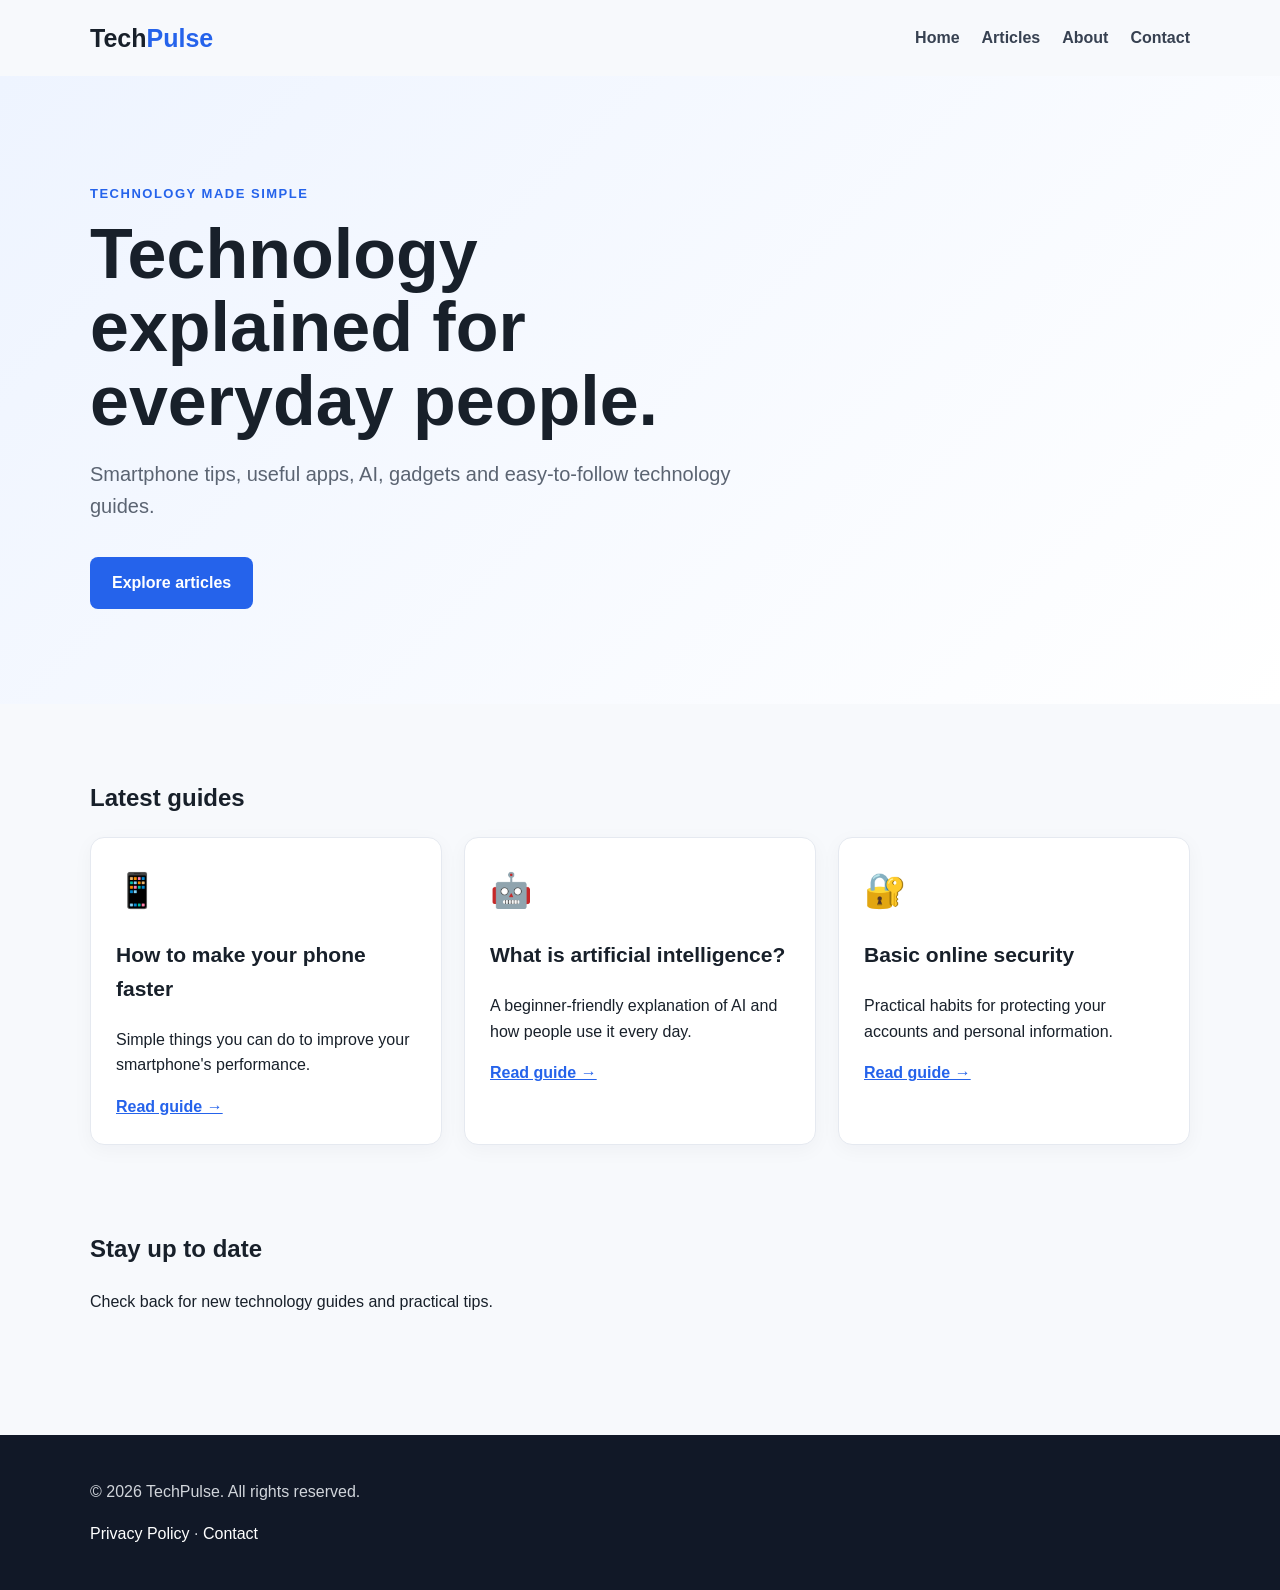
==== index.html @ 0cbb8541 "Update index.html" ====
<!DOCTYPE html>
<html lang="en">
<head>
<meta charset="UTF-8">
<meta name="viewport" content="width=device-width, initial-scale=1.0">
<title>TechPulse | Simple Technology News & Guides</title>
<meta name="description" content="TechPulse brings you simple technology news, smartphone tips, app guides, AI updates and practical tech advice.">
<link rel="stylesheet" href="style.css">
</head>
<body>
<header>
  <div class="container nav">
    <a class="logo" href="index.html">Tech<span>Pulse</span></a>
    <nav>
      <a href="index.html">Home</a>
      <a href="articles.html">Articles</a>
      <a href="about.html">About</a>
      <a href="contact.html">Contact</a>
    </nav>
  </div>
</header>

<main>
<section class="hero">
  <div class="container">
    <p class="tag">TECHNOLOGY MADE SIMPLE</p>
    <h1>Technology explained for everyday people.</h1>
    <p class="lead">Smartphone tips, useful apps, AI, gadgets and easy-to-follow technology guides.</p>
    <a class="button" href="articles.html">Explore articles</a>
  </div>
</section>

<section class="container section">
  <h2>Latest guides</h2>
  <div class="grid">
    <article class="card"><div class="icon">📱</div><h3>How to make your phone faster</h3><p>Simple things you can do to improve your smartphone's performance.</p><a href="articles.html#phone">Read guide →</a></article>
    <article class="card"><div class="icon">🤖</div><h3>What is artificial intelligence?</h3><p>A beginner-friendly explanation of AI and how people use it every day.</p><a href="articles.html#ai">Read guide →</a></article>
    <article class="card"><div class="icon">🔐</div><h3>Basic online security</h3><p>Practical habits for protecting your accounts and personal information.</p><a href="articles.html#security">Read guide →</a></article>
  </div>
</section>

<section class="container section newsletter">
  <h2>Stay up to date</h2>
  <p>Check back for new technology guides and practical tips.</p>
</section>
</main>

<footer><div class="container"><p>© 2026 TechPulse. All rights reserved.</p><p><a href="privacy.html">Privacy Policy</a> · <a href="contact.html">Contact</a></p></div></footer>
</body>
</html>
---- style.css ----
*{box-sizing:border-box}body{margin:0;font-family:Arial,sans-serif;color:#18202a;background:#f7f9fc;line-height:1.6}.container{width:min(1100px,92%);margin:auto}.nav{display:flex;justify-content:space-between;align-items:center;padding:18px 0}.logo{font-size:25px;font-weight:800;color:#18202a;text-decoration:none}.logo span{color:#2563eb}nav{display:flex;gap:22px}nav a{color:#374151;text-decoration:none;font-weight:600}.hero{padding:95px 0;background:linear-gradient(135deg,#eef4ff,#fff)}.tag{font-size:13px;font-weight:800;letter-spacing:1.5px;color:#2563eb}.hero h1{max-width:700px;font-size:clamp(40px,7vw,70px);line-height:1.05;margin:12px 0}.lead{max-width:650px;font-size:20px;color:#5b6472}.button{display:inline-block;background:#2563eb;color:white;padding:13px 22px;border-radius:8px;text-decoration:none;font-weight:700;margin-top:15px}.section{padding:55px 0}.grid{display:grid;grid-template-columns:repeat(3,1fr);gap:22px}.card,.post{background:white;border:1px solid #e5e9f0;border-radius:14px;padding:25px;box-shadow:0 5px 20px rgba(20,30,50,.04)}.icon{font-size:34px}.card h3{font-size:21px}.card a,.post a,.email{color:#2563eb;font-weight:700}.newsletter{padding-top:10px}.page{padding:65px 0;max-width:900px}.page h1{font-size:45px;line-height:1.15}.post{margin:25px 0}.post h2{margin-top:0}footer{margin-top:50px;padding:28px 0;background:#111827;color:#d1d5db}footer a{color:#fff;text-decoration:none}@media(max-width:700px){.nav{align-items:flex-start;gap:15px;flex-direction:column}nav{gap:13px;flex-wrap:wrap}.hero{padding:65px 0}.grid{grid-template-columns:1fr}.page h1{font-size:36px}}
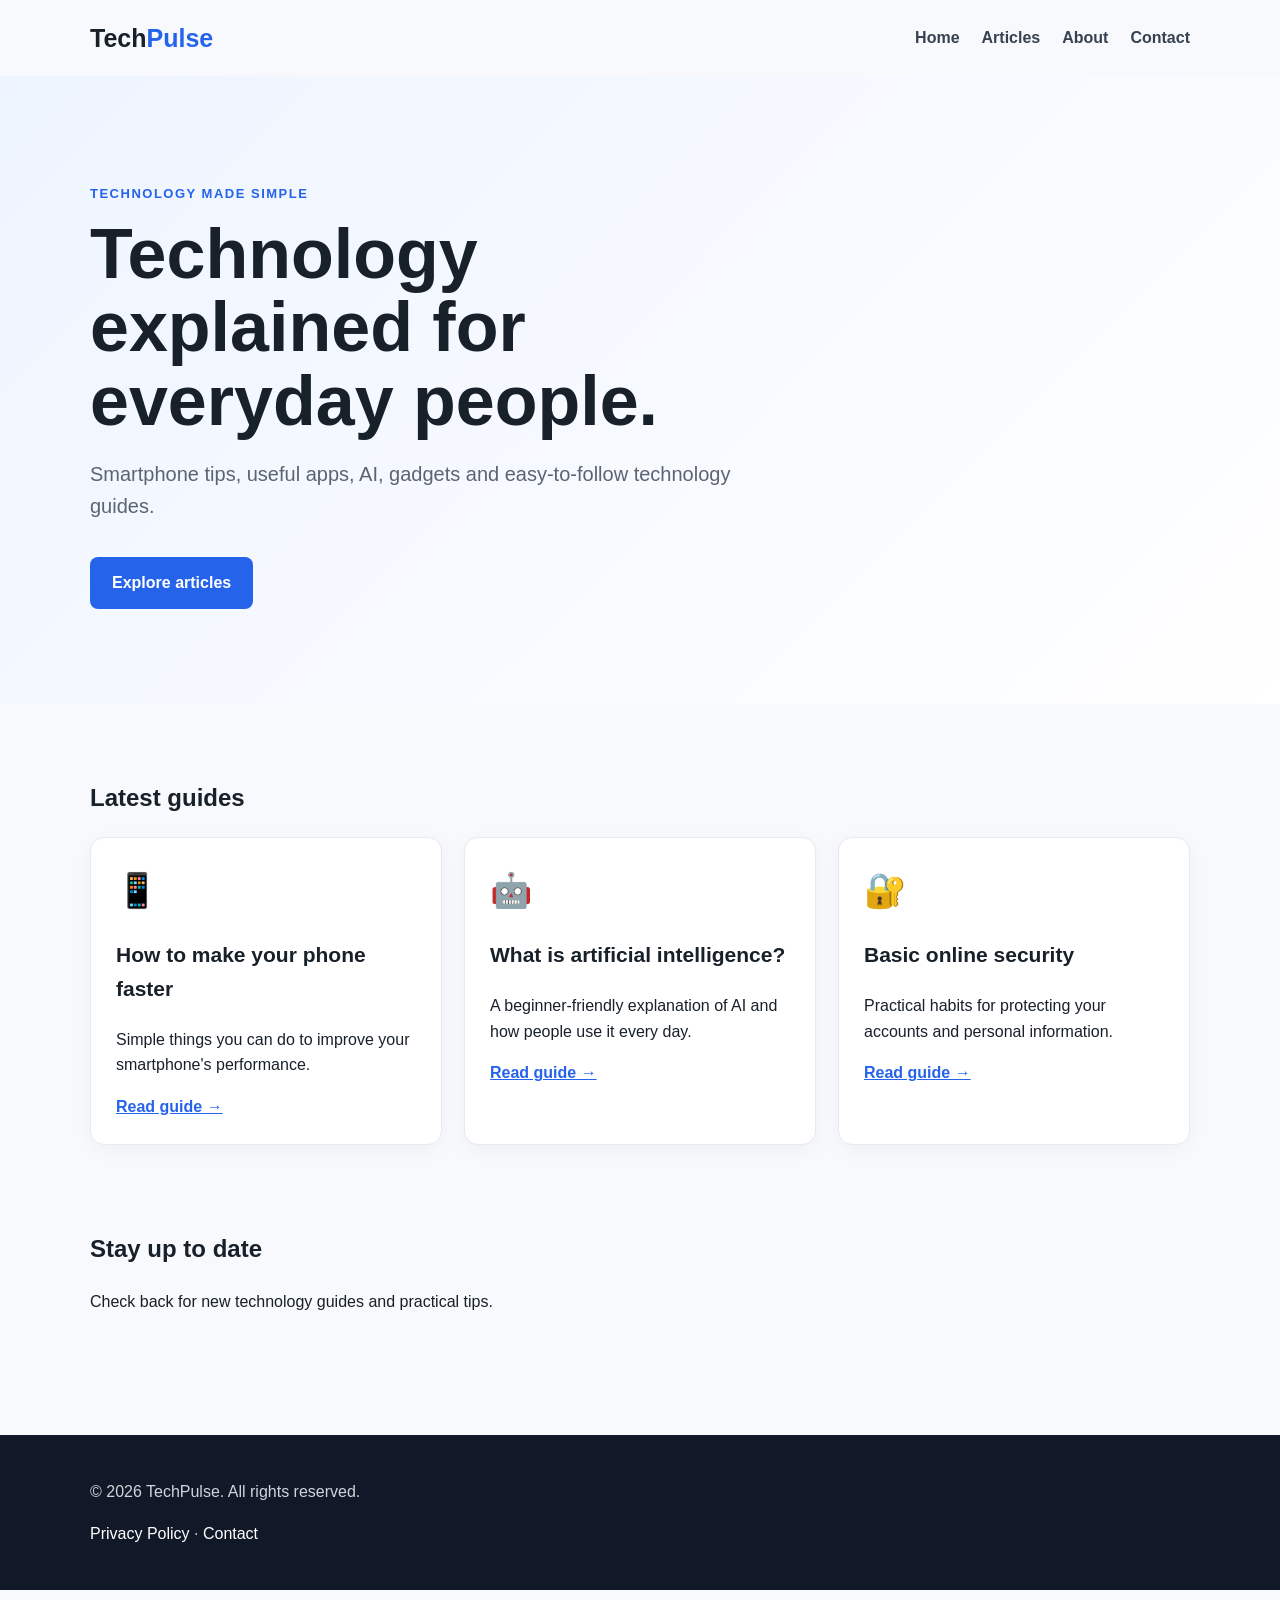
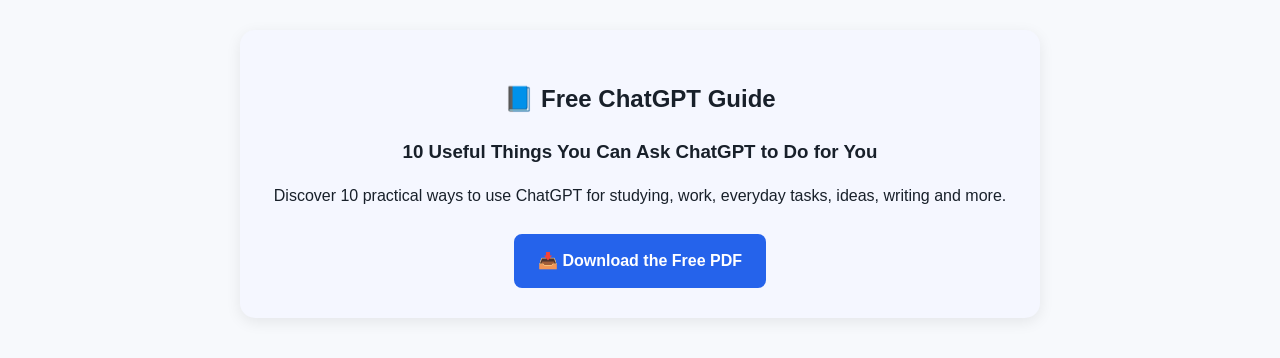
==== commit 492a7e22: "Add free ChatGPT guide section to index.html Added a section for a free ChatGPT guide with a downloa" ====
--- a/index.html
+++ b/index.html
@@ -1,6 +1,7 @@
 <!DOCTYPE html>
 <html lang="en">
 <head>
+<script async src="https://pagead2.googlesyndication.com/pagead/js/adsbygoogle.js?client=ca-pub-9751089100448710"crossorigin="anonymous"></script>
 <meta charset="UTF-8">
 <meta name="viewport" content="width=device-width, initial-scale=1.0">
 <title>TechPulse | Simple Technology News & Guides</title>
@@ -46,5 +47,61 @@
 </main>
 
 <footer><div class="container"><p>© 2026 TechPulse. All rights reserved.</p><p><a href="privacy.html">Privacy Policy</a> · <a href="contact.html">Contact</a></p></div></footer>
+<section class="free-guide">
+  <h2>📘 Free ChatGPT Guide</h2>
+
+  <h3>10 Useful Things You Can Ask ChatGPT to Do for You</h3>
+
+  <p>
+    Discover 10 practical ways to use ChatGPT for studying, work,
+    everyday tasks, ideas, writing and more.
+  </p>
+
+  <a
+    href="10_Useful_Things_You_Can_Ask_ChatGPT_to_Do_for_You-4.pdf"
+    download
+    class="download-button">
+    📥 Download the Free PDF
+  </a>
+</section>
+
+<style>
+.free-guide {
+  max-width: 800px;
+  margin: 40px auto;
+  padding: 30px;
+  text-align: center;
+  border-radius: 15px;
+  background: #f5f7ff;
+  box-shadow: 0 4px 15px rgba(0,0,0,0.08);
+}
+
+.free-guide h2 {
+  margin-bottom: 10px;
+}
+
+.free-guide h3 {
+  margin-bottom: 15px;
+}
+
+.free-guide p {
+  line-height: 1.6;
+  margin-bottom: 25px;
+}
+
+.download-button {
+  display: inline-block;
+  padding: 14px 24px;
+  background: #2563eb;
+  color: white;
+  text-decoration: none;
+  border-radius: 8px;
+  font-weight: bold;
+}
+
+.download-button:hover {
+  opacity: 0.85;
+}
+  </style>
 </body>
 </html>
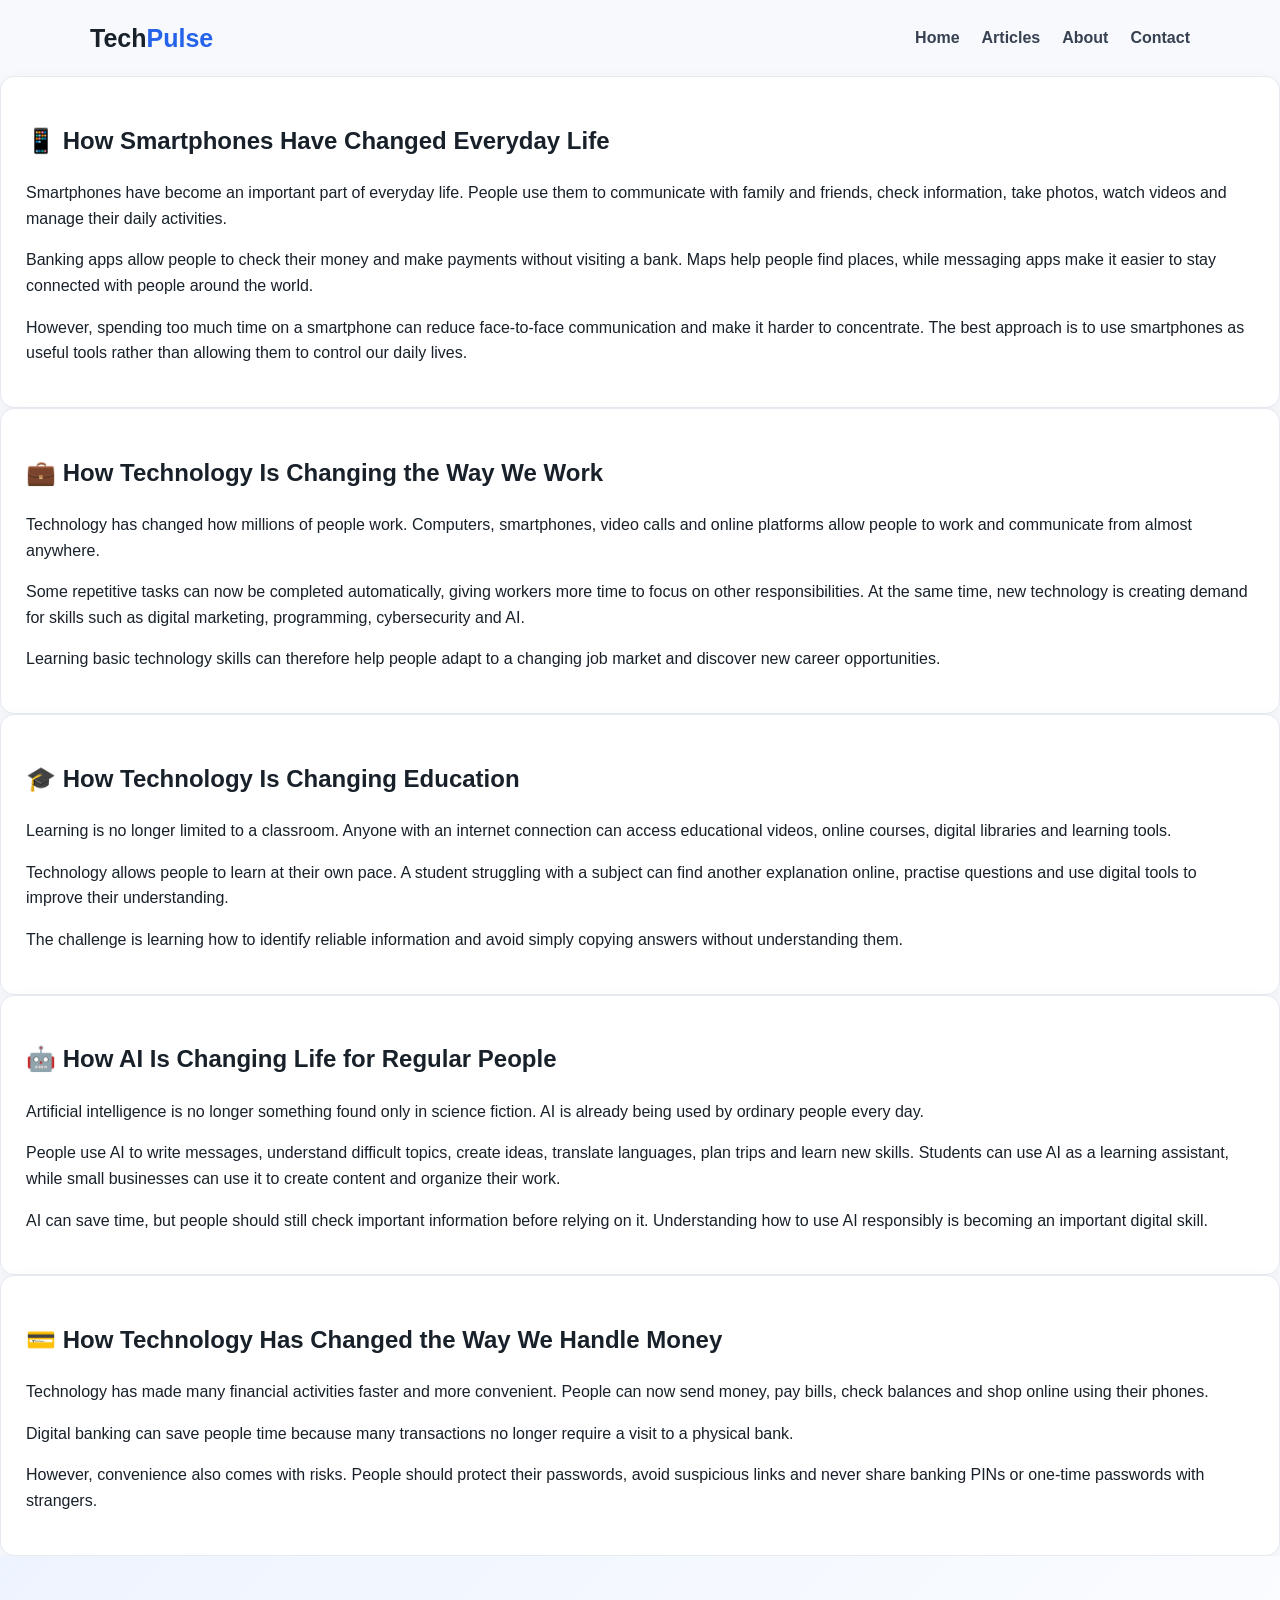
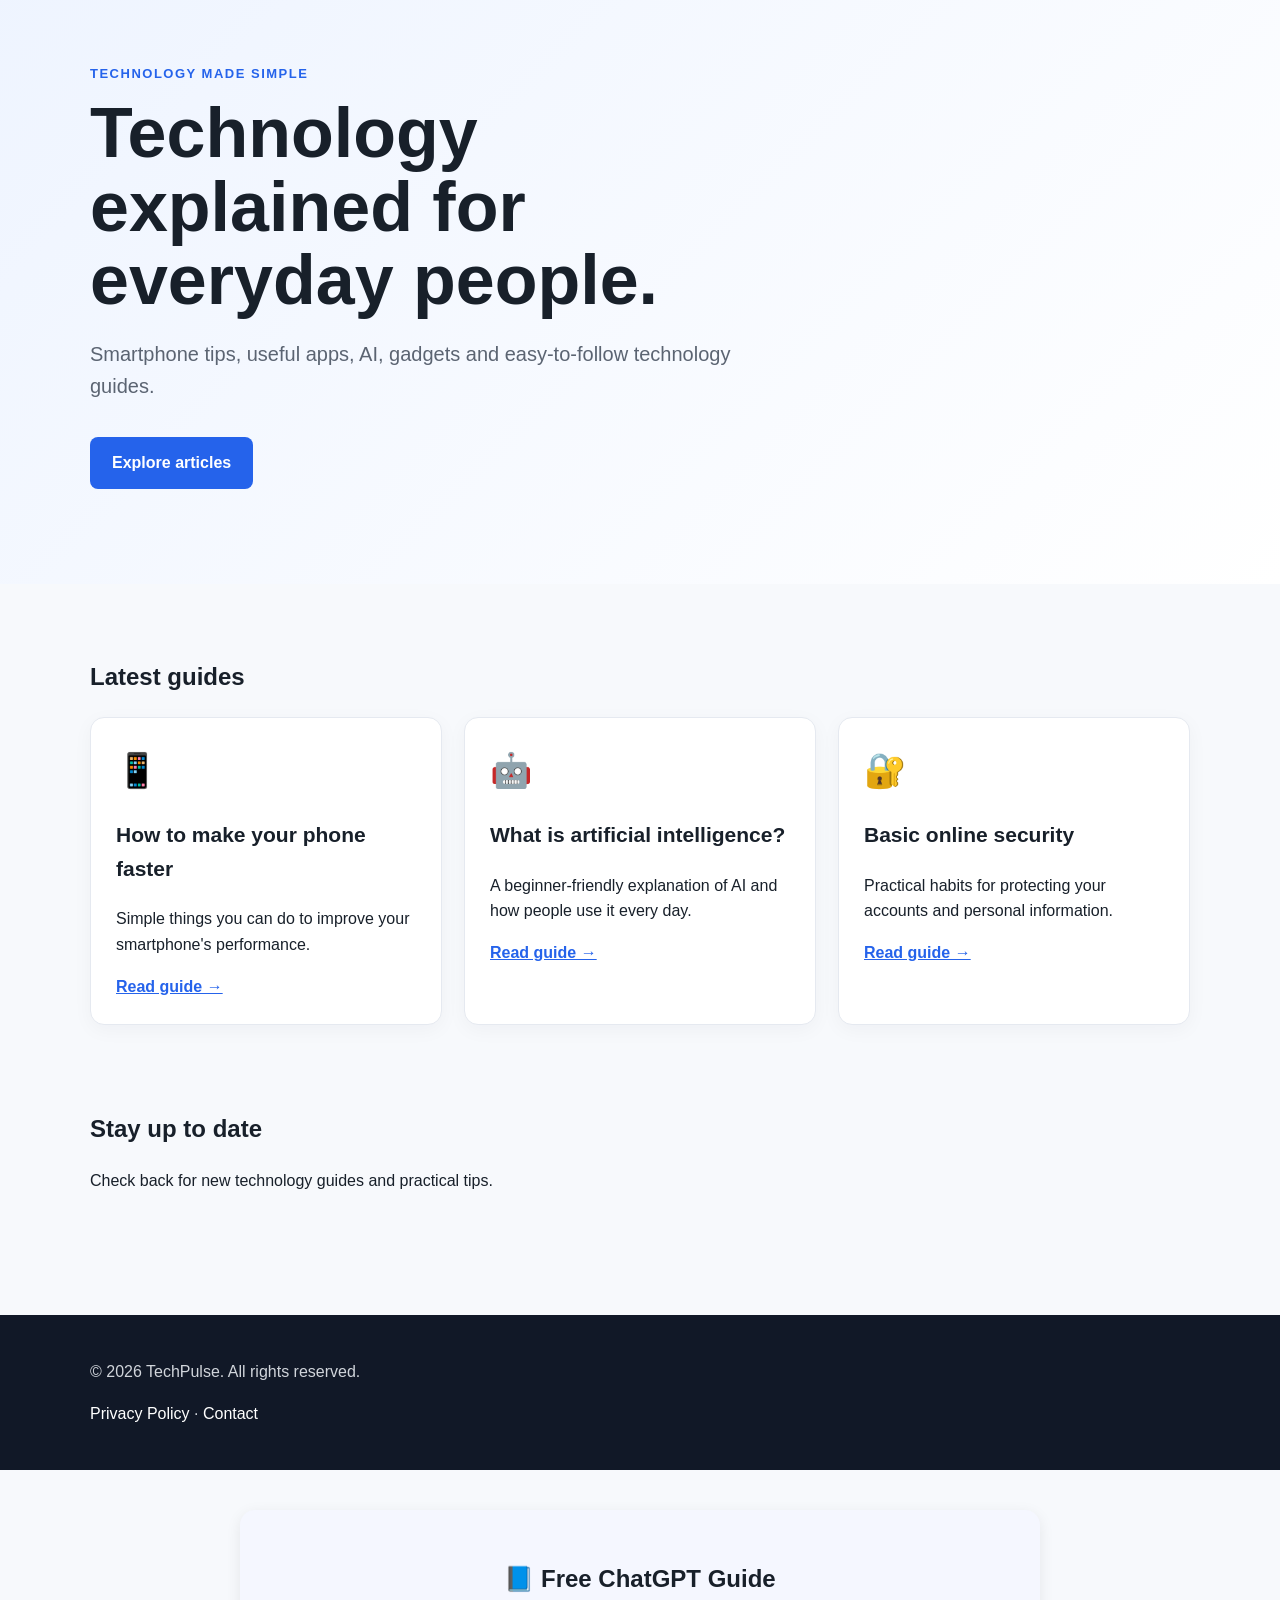
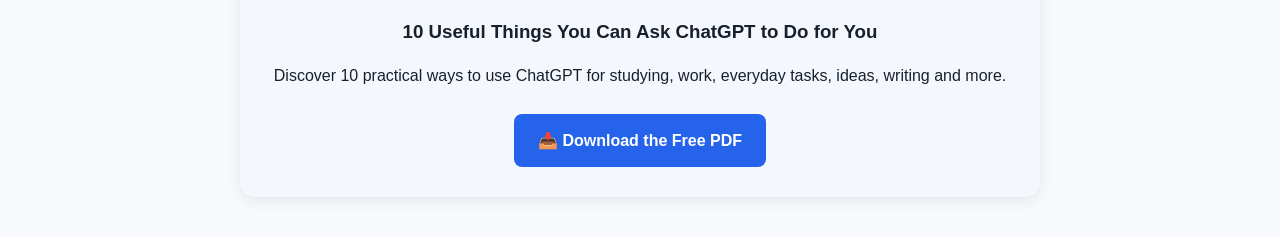
==== commit 6065b019: "Add articles on technology's impact on daily life Added multiple articles discussing the impact of t" ====
--- a/index.html
+++ b/index.html
@@ -22,6 +22,110 @@
 </header>
 
 <main>
+  <article class="card">
+  <h2>📱 How Smartphones Have Changed Everyday Life</h2>
+
+  <p>
+    Smartphones have become an important part of everyday life. People use
+    them to communicate with family and friends, check information, take
+    photos, watch videos and manage their daily activities.
+  </p>
+
+  <p>
+    Banking apps allow people to check their money and make payments without
+    visiting a bank. Maps help people find places, while messaging apps make
+    it easier to stay connected with people around the world.
+  </p>
+
+  <p>
+    However, spending too much time on a smartphone can reduce face-to-face
+    communication and make it harder to concentrate. The best approach is to
+    use smartphones as useful tools rather than allowing them to control our
+    daily lives.
+  </p>
+  </article>
+  <article class="card">
+  <h2>💼 How Technology Is Changing the Way We Work</h2>
+
+  <p>
+    Technology has changed how millions of people work. Computers,
+    smartphones, video calls and online platforms allow people to work and
+    communicate from almost anywhere.
+  </p>
+
+  <p>
+    Some repetitive tasks can now be completed automatically, giving workers
+    more time to focus on other responsibilities. At the same time, new
+    technology is creating demand for skills such as digital marketing,
+    programming, cybersecurity and AI.
+  </p>
+
+  <p>
+    Learning basic technology skills can therefore help people adapt to a
+    changing job market and discover new career opportunities.
+  </p>
+  </article>
+  <article class="card">
+  <h2>🎓 How Technology Is Changing Education</h2>
+
+  <p>
+    Learning is no longer limited to a classroom. Anyone with an internet
+    connection can access educational videos, online courses, digital
+    libraries and learning tools.
+  </p>
+
+  <p>
+    Technology allows people to learn at their own pace. A student struggling
+    with a subject can find another explanation online, practise questions
+    and use digital tools to improve their understanding.
+  </p>
+
+  <p>
+    The challenge is learning how to identify reliable information and avoid
+    simply copying answers without understanding them.
+  </p>
+  </article>
+  <article class="card">
+  <h2>🤖 How AI Is Changing Life for Regular People</h2>
+
+  <p>
+    Artificial intelligence is no longer something found only in science
+    fiction. AI is already being used by ordinary people every day.
+  </p>
+
+  <p>
+    People use AI to write messages, understand difficult topics, create
+    ideas, translate languages, plan trips and learn new skills. Students
+    can use AI as a learning assistant, while small businesses can use it
+    to create content and organize their work.
+  </p>
+
+  <p>
+    AI can save time, but people should still check important information
+    before relying on it. Understanding how to use AI responsibly is becoming
+    an important digital skill.
+  </p>
+  </article>
+  <article class="card">
+  <h2>💳 How Technology Has Changed the Way We Handle Money</h2>
+
+  <p>
+    Technology has made many financial activities faster and more convenient.
+    People can now send money, pay bills, check balances and shop online
+    using their phones.
+  </p>
+
+  <p>
+    Digital banking can save people time because many transactions no longer
+    require a visit to a physical bank.
+  </p>
+
+  <p>
+    However, convenience also comes with risks. People should protect their
+    passwords, avoid suspicious links and never share banking PINs or
+    one-time passwords with strangers.
+  </p>
+  </article>
 <section class="hero">
   <div class="container">
     <p class="tag">TECHNOLOGY MADE SIMPLE</p>
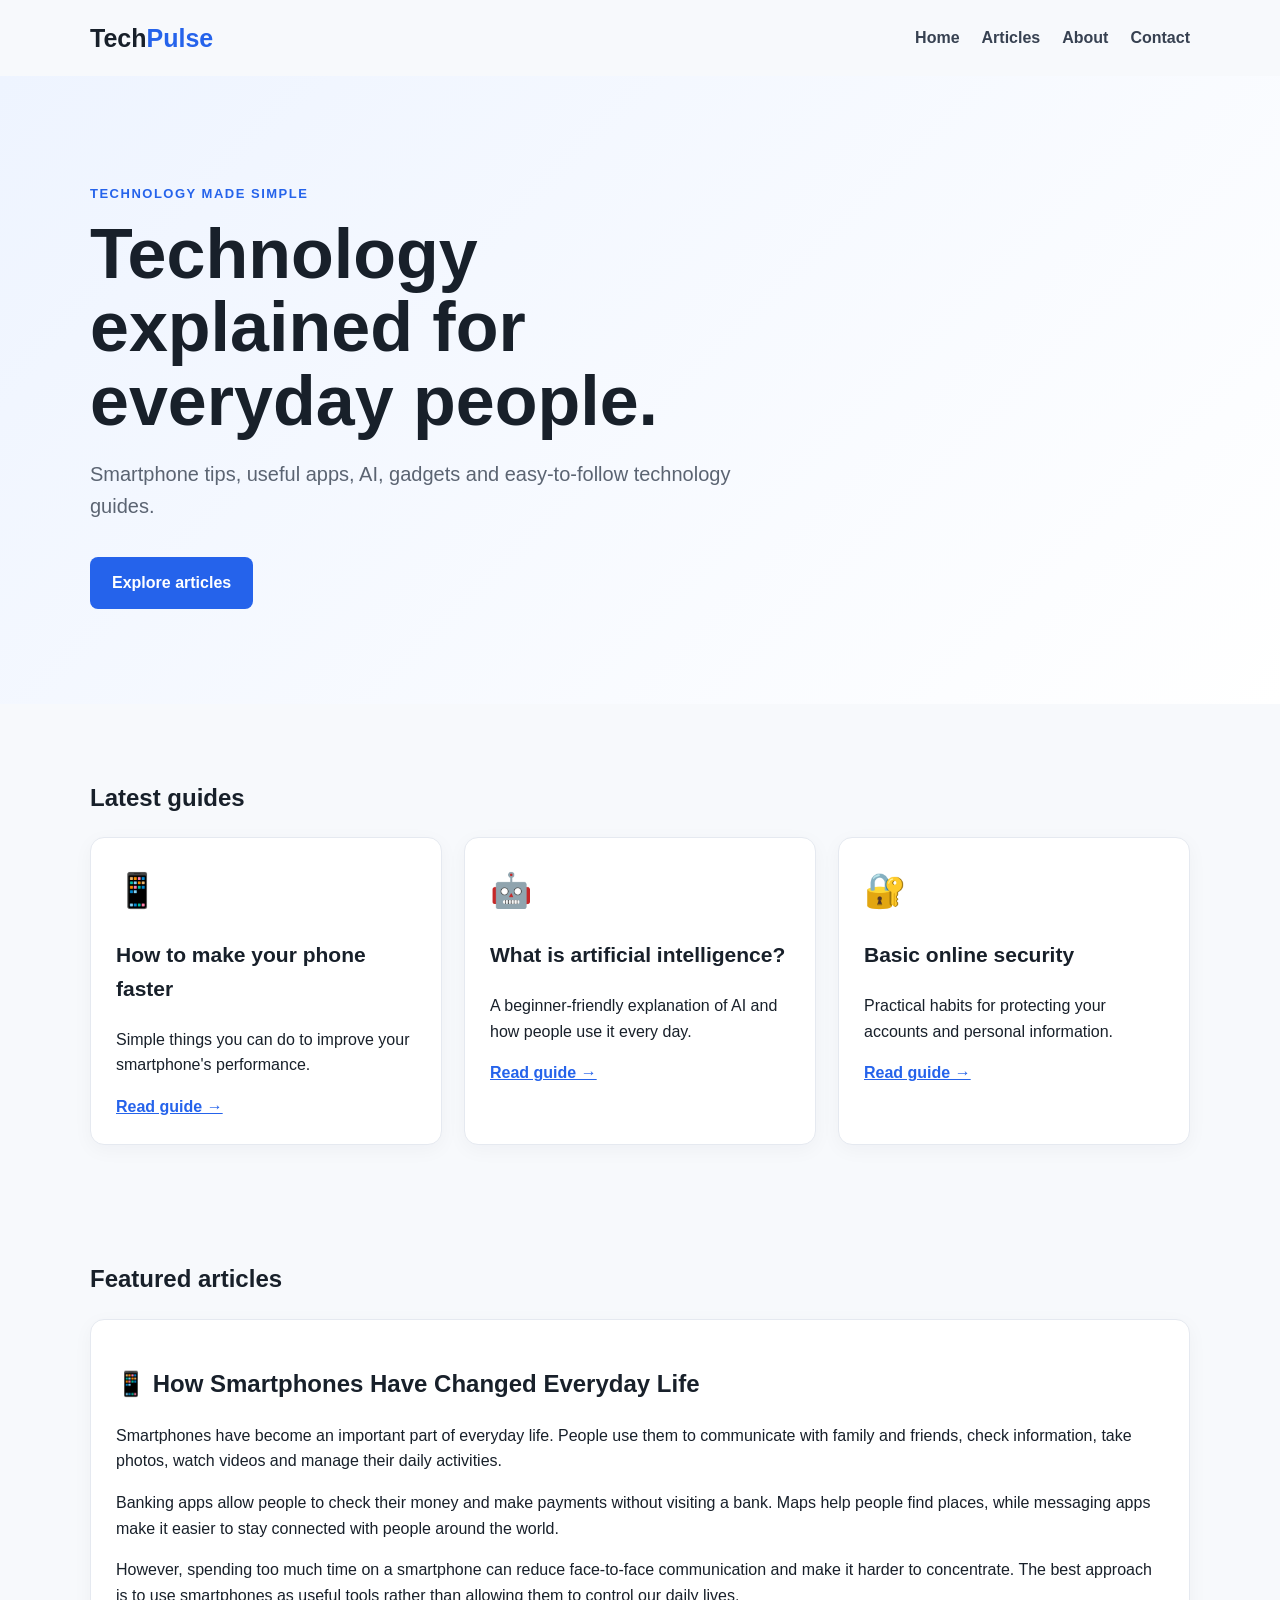
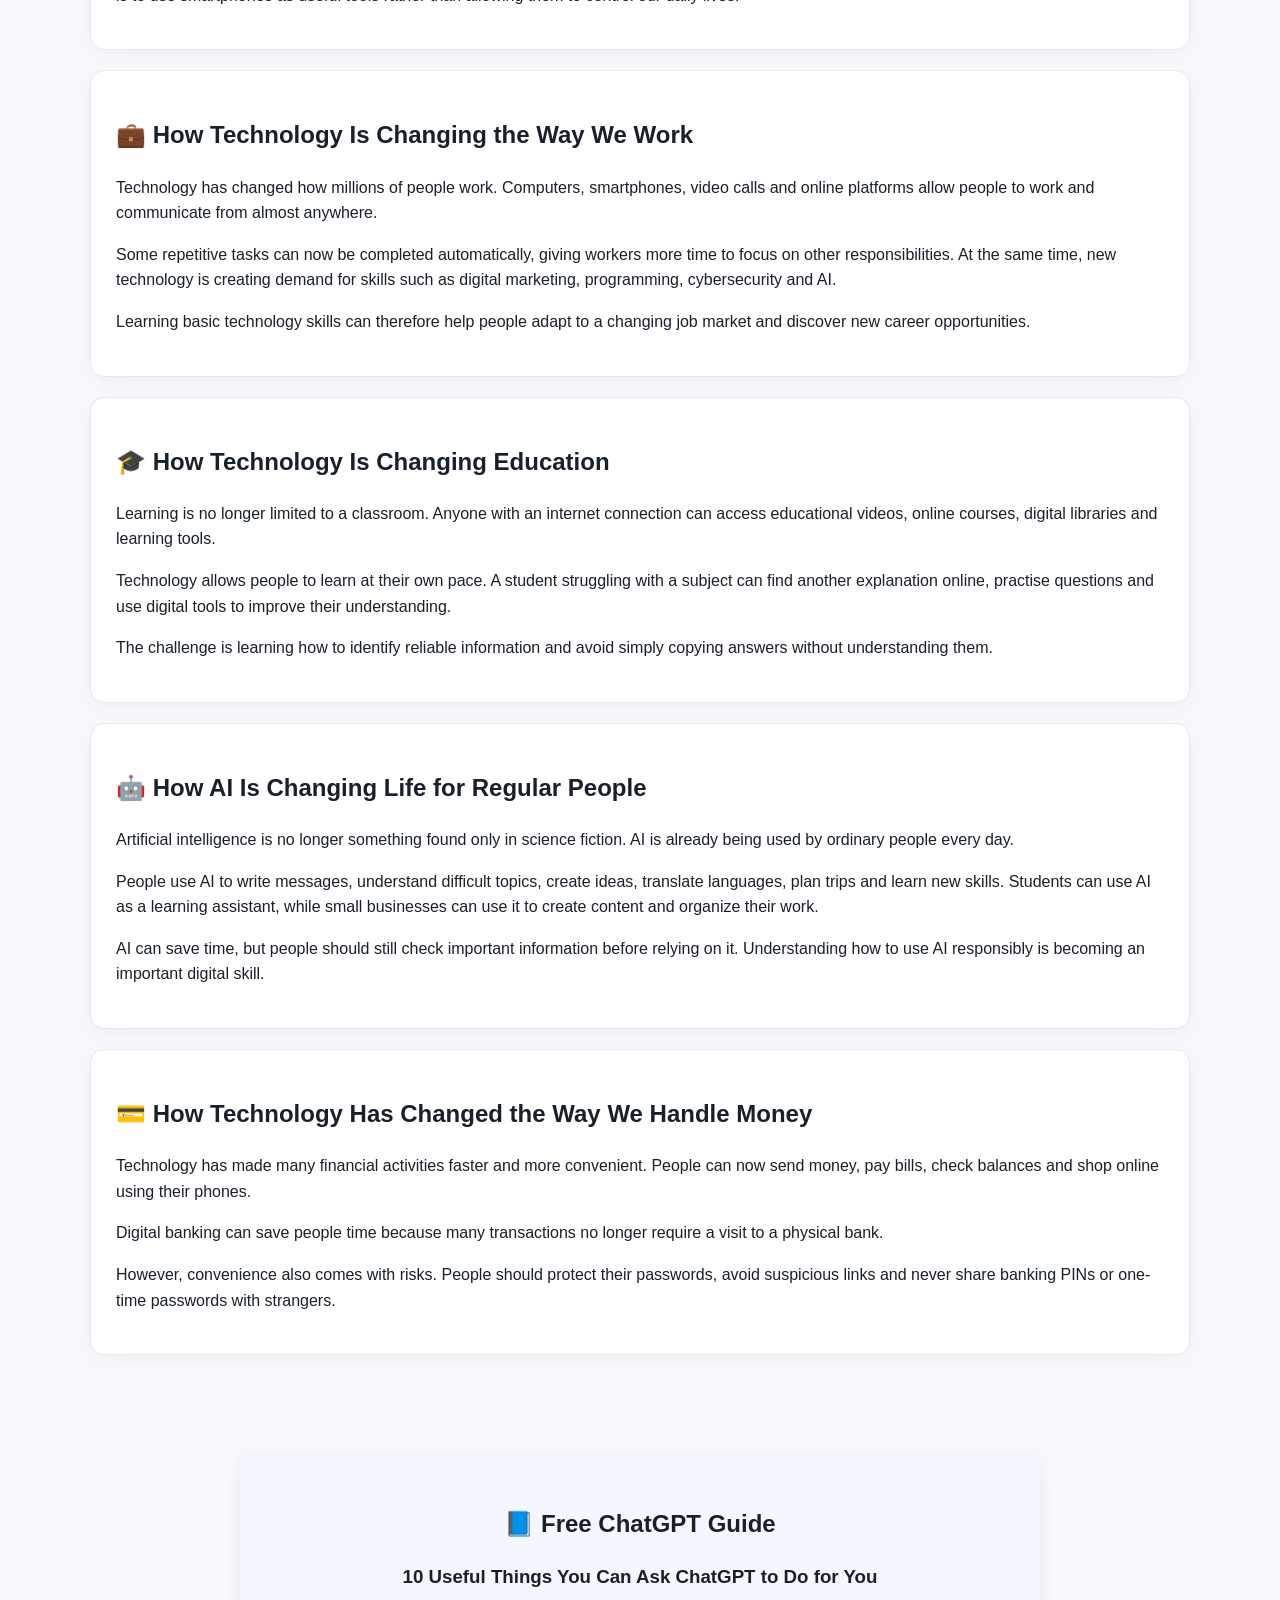
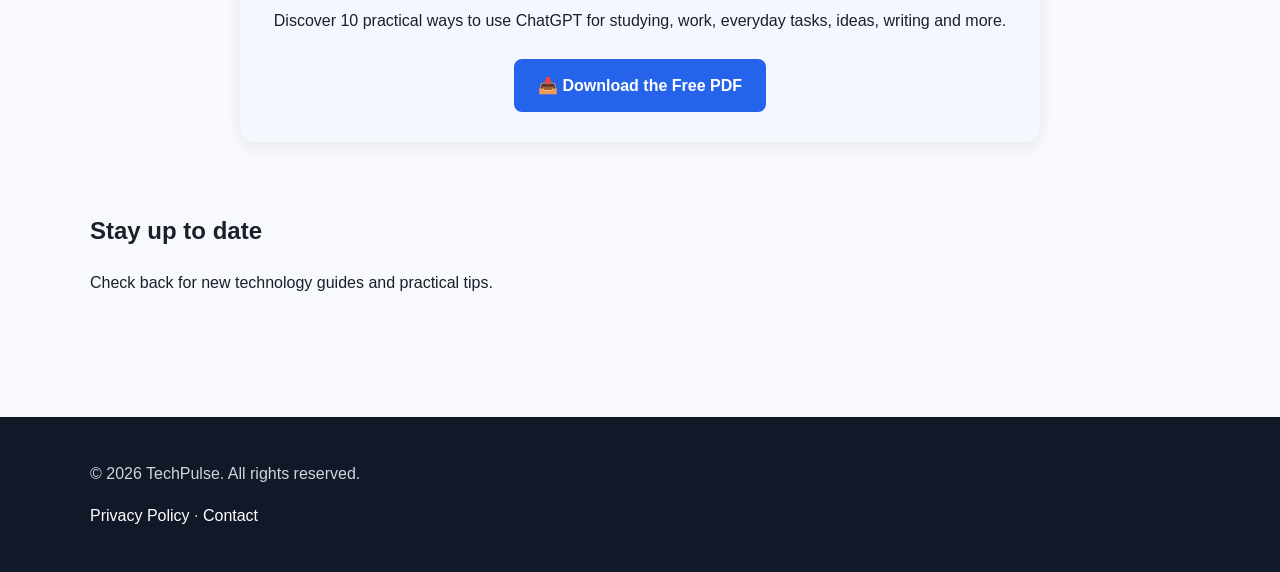
==== commit 8d0611b3: "Update index.html" ====
--- a/index.html
+++ b/index.html
@@ -1,12 +1,38 @@
 <!DOCTYPE html>
 <html lang="en">
 <head>
-<script async src="https://pagead2.googlesyndication.com/pagead/js/adsbygoogle.js?client=ca-pub-9751089100448710"crossorigin="anonymous"></script>
+<script async src="https://pagead2.googlesyndication.com/pagead/js/adsbygoogle.js?client=ca-pub-9751089100448710" crossorigin="anonymous"></script>
 <meta charset="UTF-8">
 <meta name="viewport" content="width=device-width, initial-scale=1.0">
 <title>TechPulse | Simple Technology News & Guides</title>
 <meta name="description" content="TechPulse brings you simple technology news, smartphone tips, app guides, AI updates and practical tech advice.">
 <link rel="stylesheet" href="style.css">
+<style>
+.free-guide {
+  max-width: 800px;
+  margin: 40px auto;
+  padding: 30px;
+  text-align: center;
+  border-radius: 15px;
+  background: #f5f7ff;
+  box-shadow: 0 4px 15px rgba(0,0,0,0.08);
+}
+.free-guide h2 { margin-bottom: 10px; }
+.free-guide h3 { margin-bottom: 15px; }
+.free-guide p { line-height: 1.6; margin-bottom: 25px; }
+.download-button {
+  display: inline-block;
+  padding: 14px 24px;
+  background: #2563eb;
+  color: white;
+  text-decoration: none;
+  border-radius: 8px;
+  font-weight: bold;
+}
+.download-button:hover { opacity: 0.85; }
+.articles-list { padding: 40px 0; }
+.articles-list .card { margin-bottom: 20px; }
+</style>
 </head>
 <body>
 <header>
@@ -22,190 +48,103 @@
 </header>
 
 <main>
-  <article class="card">
-  <h2>📱 How Smartphones Have Changed Everyday Life</h2>
+  <!-- 1. Hero first -->
+  <section class="hero">
+    <div class="container">
+      <p class="tag">TECHNOLOGY MADE SIMPLE</p>
+      <h1>Technology explained for everyday people.</h1>
+      <p class="lead">Smartphone tips, useful apps, AI, gadgets and easy-to-follow technology guides.</p>
+      <a class="button" href="articles.html">Explore articles</a>
+    </div>
+  </section>
 
-  <p>
-    Smartphones have become an important part of everyday life. People use
-    them to communicate with family and friends, check information, take
-    photos, watch videos and manage their daily activities.
-  </p>
+  <!-- 2. Latest guides -->
+  <section class="container section">
+    <h2>Latest guides</h2>
+    <div class="grid">
+      <article class="card">
+        <div class="icon">📱</div>
+        <h3>How to make your phone faster</h3>
+        <p>Simple things you can do to improve your smartphone's performance.</p>
+        <a href="articles.html#phone">Read guide →</a>
+      </article>
+      <article class="card">
+        <div class="icon">🤖</div>
+        <h3>What is artificial intelligence?</h3>
+        <p>A beginner-friendly explanation of AI and how people use it every day.</p>
+        <a href="articles.html#ai">Read guide →</a>
+      </article>
+      <article class="card">
+        <div class="icon">🔐</div>
+        <h3>Basic online security</h3>
+        <p>Practical habits for protecting your accounts and personal information.</p>
+        <a href="articles.html#security">Read guide →</a>
+      </article>
+    </div>
+  </section>
 
-  <p>
-    Banking apps allow people to check their money and make payments without
-    visiting a bank. Maps help people find places, while messaging apps make
-    it easier to stay connected with people around the world.
-  </p>
+  <!-- 3. Featured articles -->
+  <section class="container articles-list">
+    <h2>Featured articles</h2>
 
-  <p>
-    However, spending too much time on a smartphone can reduce face-to-face
-    communication and make it harder to concentrate. The best approach is to
-    use smartphones as useful tools rather than allowing them to control our
-    daily lives.
-  </p>
-  </article>
-  <article class="card">
-  <h2>💼 How Technology Is Changing the Way We Work</h2>
+    <article class="card">
+      <h2>📱 How Smartphones Have Changed Everyday Life</h2>
+      <p>Smartphones have become an important part of everyday life. People use them to communicate with family and friends, check information, take photos, watch videos and manage their daily activities.</p>
+      <p>Banking apps allow people to check their money and make payments without visiting a bank. Maps help people find places, while messaging apps make it easier to stay connected with people around the world.</p>
+      <p>However, spending too much time on a smartphone can reduce face-to-face communication and make it harder to concentrate. The best approach is to use smartphones as useful tools rather than allowing them to control our daily lives.</p>
+    </article>
 
-  <p>
-    Technology has changed how millions of people work. Computers,
-    smartphones, video calls and online platforms allow people to work and
-    communicate from almost anywhere.
-  </p>
+    <article class="card">
+      <h2>💼 How Technology Is Changing the Way We Work</h2>
+      <p>Technology has changed how millions of people work. Computers, smartphones, video calls and online platforms allow people to work and communicate from almost anywhere.</p>
+      <p>Some repetitive tasks can now be completed automatically, giving workers more time to focus on other responsibilities. At the same time, new technology is creating demand for skills such as digital marketing, programming, cybersecurity and AI.</p>
+      <p>Learning basic technology skills can therefore help people adapt to a changing job market and discover new career opportunities.</p>
+    </article>
 
-  <p>
-    Some repetitive tasks can now be completed automatically, giving workers
-    more time to focus on other responsibilities. At the same time, new
-    technology is creating demand for skills such as digital marketing,
-    programming, cybersecurity and AI.
-  </p>
+    <article class="card">
+      <h2>🎓 How Technology Is Changing Education</h2>
+      <p>Learning is no longer limited to a classroom. Anyone with an internet connection can access educational videos, online courses, digital libraries and learning tools.</p>
+      <p>Technology allows people to learn at their own pace. A student struggling with a subject can find another explanation online, practise questions and use digital tools to improve their understanding.</p>
+      <p>The challenge is learning how to identify reliable information and avoid simply copying answers without understanding them.</p>
+    </article>
 
-  <p>
-    Learning basic technology skills can therefore help people adapt to a
-    changing job market and discover new career opportunities.
-  </p>
-  </article>
-  <article class="card">
-  <h2>🎓 How Technology Is Changing Education</h2>
+    <article class="card">
+      <h2>🤖 How AI Is Changing Life for Regular People</h2>
+      <p>Artificial intelligence is no longer something found only in science fiction. AI is already being used by ordinary people every day.</p>
+      <p>People use AI to write messages, understand difficult topics, create ideas, translate languages, plan trips and learn new skills. Students can use AI as a learning assistant, while small businesses can use it to create content and organize their work.</p>
+      <p>AI can save time, but people should still check important information before relying on it. Understanding how to use AI responsibly is becoming an important digital skill.</p>
+    </article>
 
-  <p>
-    Learning is no longer limited to a classroom. Anyone with an internet
-    connection can access educational videos, online courses, digital
-    libraries and learning tools.
-  </p>
+    <article class="card">
+      <h2>💳 How Technology Has Changed the Way We Handle Money</h2>
+      <p>Technology has made many financial activities faster and more convenient. People can now send money, pay bills, check balances and shop online using their phones.</p>
+      <p>Digital banking can save people time because many transactions no longer require a visit to a physical bank.</p>
+      <p>However, convenience also comes with risks. People should protect their passwords, avoid suspicious links and never share banking PINs or one-time passwords with strangers.</p>
+    </article>
+  </section>
 
-  <p>
-    Technology allows people to learn at their own pace. A student struggling
-    with a subject can find another explanation online, practise questions
-    and use digital tools to improve their understanding.
-  </p>
+  <!-- 4. Free guide -->
+  <section class="free-guide">
+    <h2>📘 Free ChatGPT Guide</h2>
+    <h3>10 Useful Things You Can Ask ChatGPT to Do for You</h3>
+    <p>Discover 10 practical ways to use ChatGPT for studying, work, everyday tasks, ideas, writing and more.</p>
+    <a href="10_Useful_Things_You_Can_Ask_ChatGPT_to_Do_for_You-4.pdf" download class="download-button">
+      📥 Download the Free PDF
+    </a>
+  </section>
 
-  <p>
-    The challenge is learning how to identify reliable information and avoid
-    simply copying answers without understanding them.
-  </p>
-  </article>
-  <article class="card">
-  <h2>🤖 How AI Is Changing Life for Regular People</h2>
-
-  <p>
-    Artificial intelligence is no longer something found only in science
-    fiction. AI is already being used by ordinary people every day.
-  </p>
-
-  <p>
-    People use AI to write messages, understand difficult topics, create
-    ideas, translate languages, plan trips and learn new skills. Students
-    can use AI as a learning assistant, while small businesses can use it
-    to create content and organize their work.
-  </p>
-
-  <p>
-    AI can save time, but people should still check important information
-    before relying on it. Understanding how to use AI responsibly is becoming
-    an important digital skill.
-  </p>
-  </article>
-  <article class="card">
-  <h2>💳 How Technology Has Changed the Way We Handle Money</h2>
-
-  <p>
-    Technology has made many financial activities faster and more convenient.
-    People can now send money, pay bills, check balances and shop online
-    using their phones.
-  </p>
-
-  <p>
-    Digital banking can save people time because many transactions no longer
-    require a visit to a physical bank.
-  </p>
-
-  <p>
-    However, convenience also comes with risks. People should protect their
-    passwords, avoid suspicious links and never share banking PINs or
-    one-time passwords with strangers.
-  </p>
-  </article>
-<section class="hero">
-  <div class="container">
-    <p class="tag">TECHNOLOGY MADE SIMPLE</p>
-    <h1>Technology explained for everyday people.</h1>
-    <p class="lead">Smartphone tips, useful apps, AI, gadgets and easy-to-follow technology guides.</p>
-    <a class="button" href="articles.html">Explore articles</a>
-  </div>
-</section>
-
-<section class="container section">
-  <h2>Latest guides</h2>
-  <div class="grid">
-    <article class="card"><div class="icon">📱</div><h3>How to make your phone faster</h3><p>Simple things you can do to improve your smartphone's performance.</p><a href="articles.html#phone">Read guide →</a></article>
-    <article class="card"><div class="icon">🤖</div><h3>What is artificial intelligence?</h3><p>A beginner-friendly explanation of AI and how people use it every day.</p><a href="articles.html#ai">Read guide →</a></article>
-    <article class="card"><div class="icon">🔐</div><h3>Basic online security</h3><p>Practical habits for protecting your accounts and personal information.</p><a href="articles.html#security">Read guide →</a></article>
-  </div>
-</section>
-
-<section class="container section newsletter">
-  <h2>Stay up to date</h2>
-  <p>Check back for new technology guides and practical tips.</p>
-</section>
+  <!-- 5. Newsletter -->
+  <section class="container section newsletter">
+    <h2>Stay up to date</h2>
+    <p>Check back for new technology guides and practical tips.</p>
+  </section>
 </main>
 
-<footer><div class="container"><p>© 2026 TechPulse. All rights reserved.</p><p><a href="privacy.html">Privacy Policy</a> · <a href="contact.html">Contact</a></p></div></footer>
-<section class="free-guide">
-  <h2>📘 Free ChatGPT Guide</h2>
-
-  <h3>10 Useful Things You Can Ask ChatGPT to Do for You</h3>
-
-  <p>
-    Discover 10 practical ways to use ChatGPT for studying, work,
-    everyday tasks, ideas, writing and more.
-  </p>
-
-  <a
-    href="10_Useful_Things_You_Can_Ask_ChatGPT_to_Do_for_You-4.pdf"
-    download
-    class="download-button">
-    📥 Download the Free PDF
-  </a>
-</section>
-
-<style>
-.free-guide {
-  max-width: 800px;
-  margin: 40px auto;
-  padding: 30px;
-  text-align: center;
-  border-radius: 15px;
-  background: #f5f7ff;
-  box-shadow: 0 4px 15px rgba(0,0,0,0.08);
-}
-
-.free-guide h2 {
-  margin-bottom: 10px;
-}
-
-.free-guide h3 {
-  margin-bottom: 15px;
-}
-
-.free-guide p {
-  line-height: 1.6;
-  margin-bottom: 25px;
-}
-
-.download-button {
-  display: inline-block;
-  padding: 14px 24px;
-  background: #2563eb;
-  color: white;
-  text-decoration: none;
-  border-radius: 8px;
-  font-weight: bold;
-}
-
-.download-button:hover {
-  opacity: 0.85;
-}
-  </style>
+<footer>
+  <div class="container">
+    <p>© 2026 TechPulse. All rights reserved.</p>
+    <p><a href="privacy.html">Privacy Policy</a> · <a href="contact.html">Contact</a></p>
+  </div>
+</footer>
 </body>
-</html>
+</html>
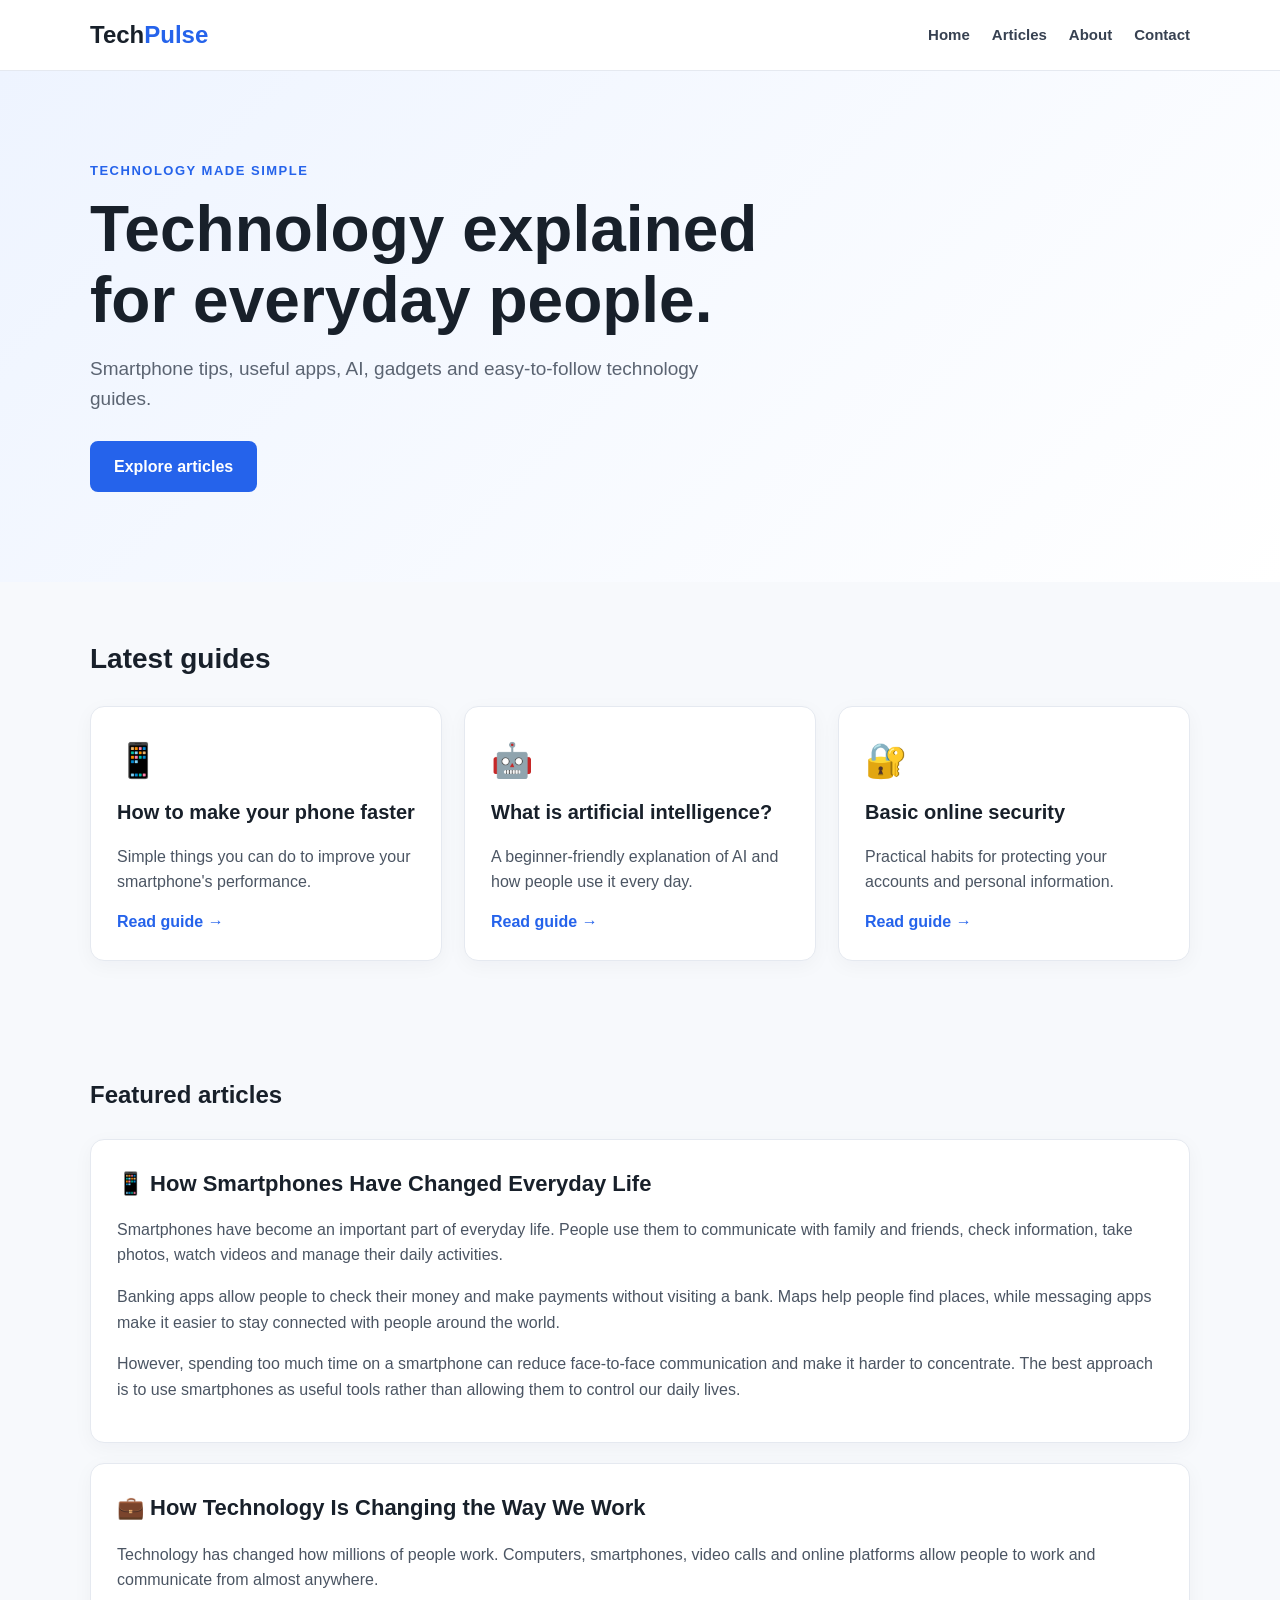
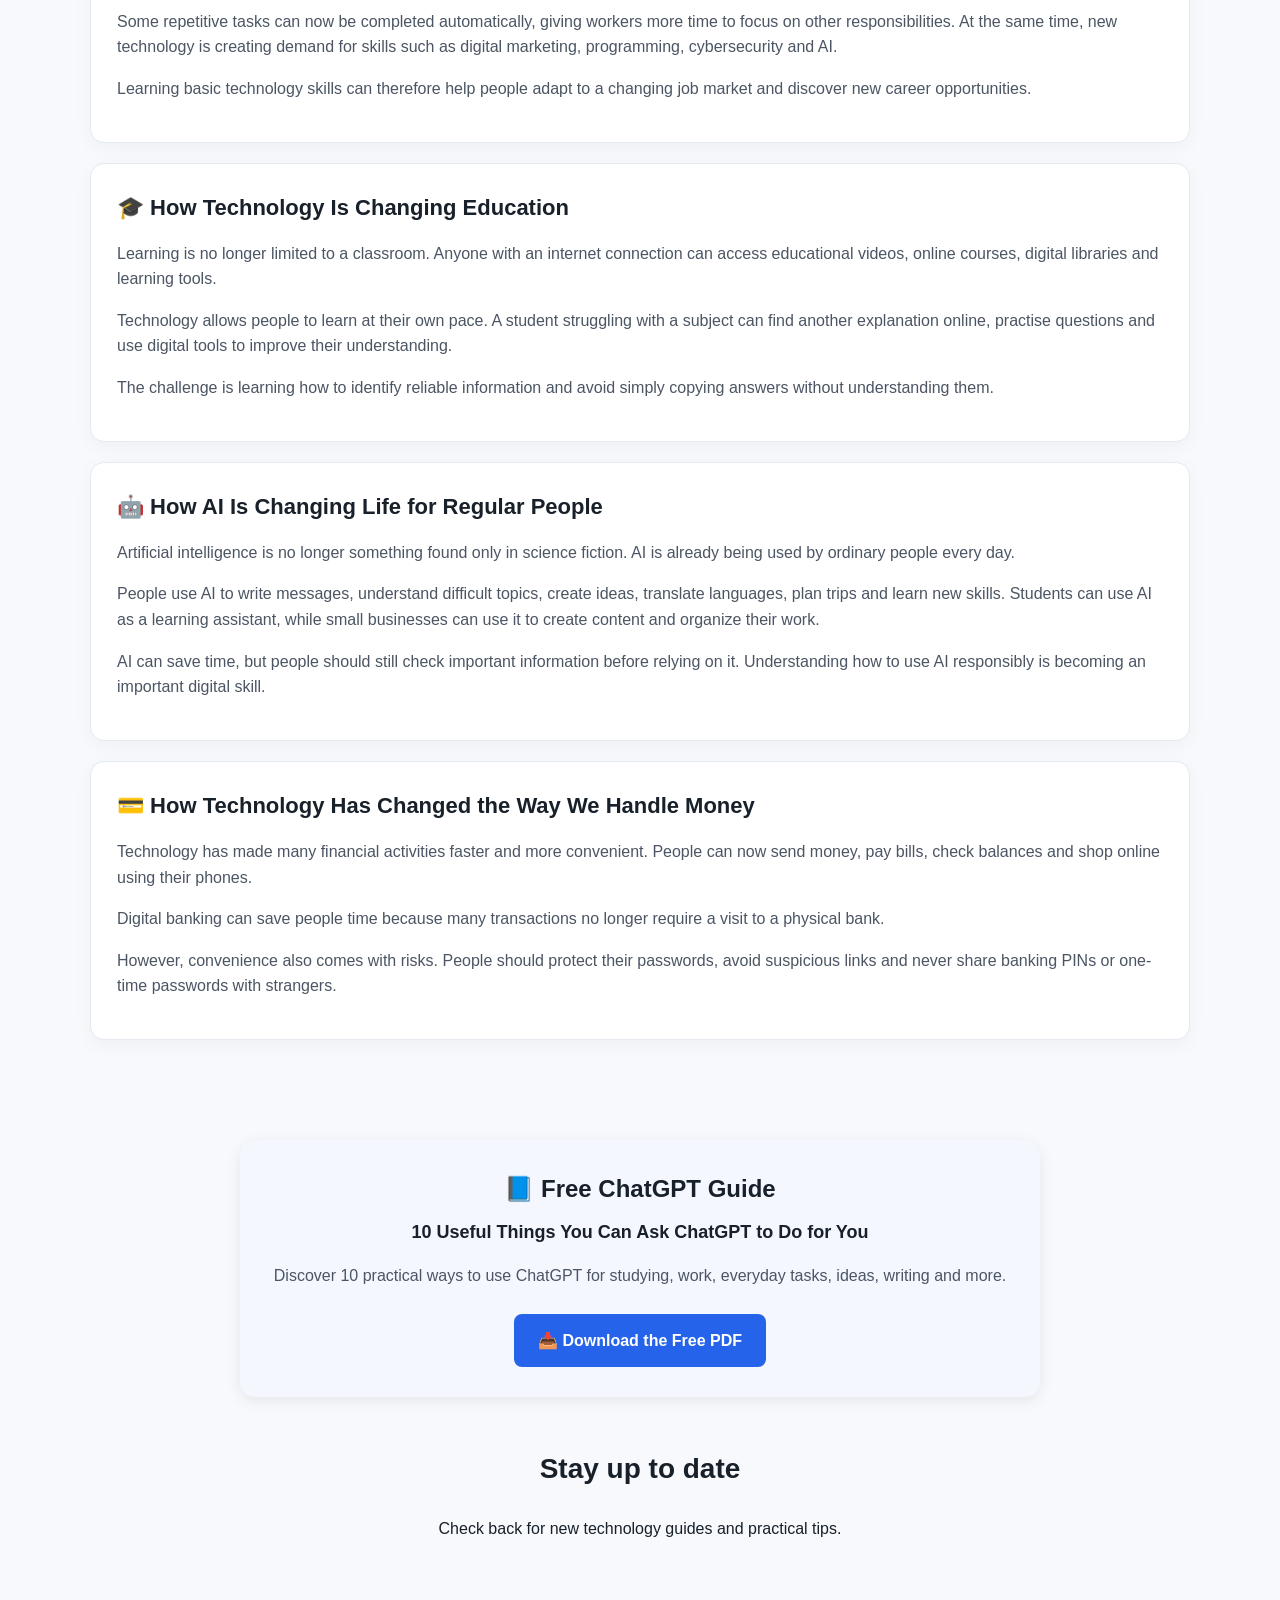
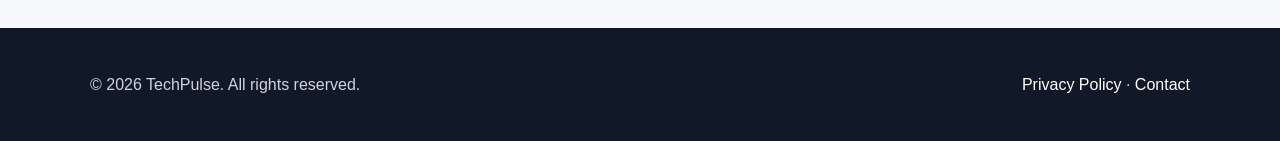
==== commit eba76f24: "Update index.html" ====
--- a/index.html
+++ b/index.html
@@ -33,6 +33,8 @@
 .articles-list { padding: 40px 0; }
 .articles-list .card { margin-bottom: 20px; }
 </style>
+<script async src="https://pagead2.googlesyndication.com/pagead/js/adsbygoogle.js?client=ca-pub-9751089100448710"
+     crossorigin="anonymous"></script>
 </head>
 <body>
 <header>
--- a/style.css
+++ b/style.css
@@ -1 +1,414 @@
-*{box-sizing:border-box}body{margin:0;font-family:Arial,sans-serif;color:#18202a;background:#f7f9fc;line-height:1.6}.container{width:min(1100px,92%);margin:auto}.nav{display:flex;justify-content:space-between;align-items:center;padding:18px 0}.logo{font-size:25px;font-weight:800;color:#18202a;text-decoration:none}.logo span{color:#2563eb}nav{display:flex;gap:22px}nav a{color:#374151;text-decoration:none;font-weight:600}.hero{padding:95px 0;background:linear-gradient(135deg,#eef4ff,#fff)}.tag{font-size:13px;font-weight:800;letter-spacing:1.5px;color:#2563eb}.hero h1{max-width:700px;font-size:clamp(40px,7vw,70px);line-height:1.05;margin:12px 0}.lead{max-width:650px;font-size:20px;color:#5b6472}.button{display:inline-block;background:#2563eb;color:white;padding:13px 22px;border-radius:8px;text-decoration:none;font-weight:700;margin-top:15px}.section{padding:55px 0}.grid{display:grid;grid-template-columns:repeat(3,1fr);gap:22px}.card,.post{background:white;border:1px solid #e5e9f0;border-radius:14px;padding:25px;box-shadow:0 5px 20px rgba(20,30,50,.04)}.icon{font-size:34px}.card h3{font-size:21px}.card a,.post a,.email{color:#2563eb;font-weight:700}.newsletter{padding-top:10px}.page{padding:65px 0;max-width:900px}.page h1{font-size:45px;line-height:1.15}.post{margin:25px 0}.post h2{margin-top:0}footer{margin-top:50px;padding:28px 0;background:#111827;color:#d1d5db}footer a{color:#fff;text-decoration:none}@media(max-width:700px){.nav{align-items:flex-start;gap:15px;flex-direction:column}nav{gap:13px;flex-wrap:wrap}.hero{padding:65px 0}.grid{grid-template-columns:1fr}.page h1{font-size:36px}}+* {
+  box-sizing: border-box;
+}
+
+body {
+  margin: 0;
+  font-family: Arial, Helvetica, sans-serif;
+  color: #18202a;
+  background: #f7f9fc;
+  line-height: 1.6;
+}
+
+.container {
+  width: min(1100px, 92%);
+  margin: auto;
+}
+
+/* Header & Nav */
+header {
+  background: #fff;
+  border-bottom: 1px solid #e5e9f0;
+  position: sticky;
+  top: 0;
+  z-index: 100;
+}
+
+.nav {
+  display: flex;
+  justify-content: space-between;
+  align-items: center;
+  padding: 16px 0;
+}
+
+.logo {
+  font-size: 24px;
+  font-weight: 800;
+  color: #18202a;
+  text-decoration: none;
+}
+
+.logo span {
+  color: #2563eb;
+}
+
+nav {
+  display: flex;
+  gap: 22px;
+  align-items: center;
+}
+
+nav a {
+  color: #374151;
+  text-decoration: none;
+  font-weight: 600;
+  font-size: 15px;
+}
+
+nav a:hover {
+  color: #2563eb;
+}
+
+/* Hamburger */
+.menu-toggle {
+  display: none;
+  background: none;
+  border: none;
+  cursor: pointer;
+  padding: 8px;
+  flex-direction: column;
+  gap: 5px;
+}
+
+.menu-toggle span {
+  display: block;
+  width: 24px;
+  height: 2px;
+  background: #18202a;
+  border-radius: 2px;
+  transition: 0.25s;
+}
+
+.menu-toggle.active span:nth-child(1) {
+  transform: translateY(7px) rotate(45deg);
+}
+
+.menu-toggle.active span:nth-child(2) {
+  opacity: 0;
+}
+
+.menu-toggle.active span:nth-child(3) {
+  transform: translateY(-7px) rotate(-45deg);
+}
+
+/* Hero */
+.hero {
+  padding: 90px 0;
+  background: linear-gradient(135deg, #eef4ff, #fff);
+}
+
+.tag {
+  font-size: 13px;
+  font-weight: 800;
+  letter-spacing: 1.5px;
+  color: #2563eb;
+  margin: 0 0 8px;
+}
+
+.hero h1 {
+  max-width: 700px;
+  font-size: clamp(36px, 6vw, 64px);
+  line-height: 1.1;
+  margin: 12px 0;
+}
+
+.lead {
+  max-width: 620px;
+  font-size: 19px;
+  color: #5b6472;
+  margin-bottom: 8px;
+}
+
+.button {
+  display: inline-block;
+  background: #2563eb;
+  color: white;
+  padding: 13px 24px;
+  border-radius: 8px;
+  text-decoration: none;
+  font-weight: 700;
+  margin-top: 18px;
+  transition: background 0.2s;
+}
+
+.button:hover {
+  background: #1d4ed8;
+}
+
+/* Sections */
+.section {
+  padding: 55px 0;
+}
+
+.section h2 {
+  margin-top: 0;
+  margin-bottom: 24px;
+  font-size: 28px;
+}
+
+.grid {
+  display: grid;
+  grid-template-columns: repeat(3, 1fr);
+  gap: 22px;
+}
+
+/* Cards */
+.card,
+.post {
+  background: white;
+  border: 1px solid #e5e9f0;
+  border-radius: 14px;
+  padding: 26px;
+  box-shadow: 0 5px 20px rgba(20, 30, 50, 0.04);
+}
+
+.icon {
+  font-size: 34px;
+  margin-bottom: 8px;
+}
+
+.card h3 {
+  font-size: 20px;
+  margin: 8px 0 10px;
+}
+
+.card p {
+  color: #4b5563;
+  margin-bottom: 14px;
+}
+
+.card a,
+.post a,
+.email {
+  color: #2563eb;
+  font-weight: 700;
+  text-decoration: none;
+}
+
+.card a:hover,
+.post a:hover {
+  text-decoration: underline;
+}
+
+/* Articles list on homepage */
+.articles-list {
+  padding: 40px 0 20px;
+}
+
+.articles-list h2 {
+  margin-bottom: 24px;
+}
+
+.articles-list .card {
+  margin-bottom: 20px;
+}
+
+.articles-list .card h2 {
+  font-size: 22px;
+  margin-top: 0;
+  margin-bottom: 14px;
+}
+
+/* Free guide */
+.free-guide {
+  max-width: 800px;
+  margin: 30px auto 50px;
+  padding: 36px 30px;
+  text-align: center;
+  border-radius: 16px;
+  background: #f5f7ff;
+  box-shadow: 0 4px 18px rgba(0, 0, 0, 0.07);
+}
+
+.free-guide h2 {
+  margin: 0 0 8px;
+}
+
+.free-guide h3 {
+  margin: 0 0 14px;
+  font-size: 18px;
+  font-weight: 600;
+}
+
+.free-guide p {
+  line-height: 1.6;
+  margin-bottom: 24px;
+  color: #4b5563;
+}
+
+.download-button {
+  display: inline-block;
+  padding: 14px 26px;
+  background: #2563eb;
+  color: white;
+  text-decoration: none;
+  border-radius: 8px;
+  font-weight: 700;
+  transition: background 0.2s;
+}
+
+.download-button:hover {
+  background: #1d4ed8;
+}
+
+/* Newsletter */
+.newsletter {
+  padding-top: 10px;
+  padding-bottom: 50px;
+  text-align: center;
+}
+
+/* Page (About, Contact, Articles) */
+.page {
+  padding: 55px 0 40px;
+  max-width: 900px;
+}
+
+.page h1 {
+  font-size: 42px;
+  line-height: 1.15;
+  margin: 8px 0 20px;
+}
+
+.post {
+  margin: 28px 0;
+}
+
+.post h2 {
+  margin-top: 0;
+  font-size: 24px;
+}
+
+.post ol {
+  padding-left: 22px;
+}
+
+.post li {
+  margin-bottom: 8px;
+}
+
+/* Tech images on contact */
+.tech-images {
+  padding: 20px 15px 50px;
+  max-width: 1100px;
+  margin: 0 auto;
+}
+
+.tech-images h2 {
+  text-align: center;
+  margin-bottom: 28px;
+}
+
+.image-grid {
+  display: grid;
+  grid-template-columns: repeat(auto-fit, minmax(260px, 1fr));
+  gap: 22px;
+}
+
+.tech-card {
+  background: #fff;
+  border-radius: 12px;
+  overflow: hidden;
+  box-shadow: 0 3px 14px rgba(0, 0, 0, 0.1);
+}
+
+.tech-card img {
+  width: 100%;
+  height: 190px;
+  object-fit: cover;
+  display: block;
+}
+
+.tech-card h3 {
+  padding: 14px 18px 6px;
+  margin: 0;
+  font-size: 18px;
+}
+
+.tech-card p {
+  padding: 0 18px 18px;
+  margin: 0;
+  color: #555;
+  font-size: 15px;
+}
+
+/* Footer */
+footer {
+  margin-top: 20px;
+  padding: 28px 0;
+  background: #111827;
+  color: #d1d5db;
+}
+
+footer a {
+  color: #fff;
+  text-decoration: none;
+}
+
+footer a:hover {
+  text-decoration: underline;
+}
+
+footer .container {
+  display: flex;
+  flex-wrap: wrap;
+  justify-content: space-between;
+  gap: 12px;
+  align-items: center;
+}
+
+/* Mobile */
+@media (max-width: 768px) {
+  .menu-toggle {
+    display: flex;
+  }
+
+  nav {
+    display: none;
+    position: absolute;
+    top: 100%;
+    left: 0;
+    right: 0;
+    background: #fff;
+    flex-direction: column;
+    padding: 16px 4%;
+    border-bottom: 1px solid #e5e9f0;
+    gap: 0;
+    box-shadow: 0 8px 20px rgba(0, 0, 0, 0.06);
+  }
+
+  nav.open {
+    display: flex;
+  }
+
+  nav a {
+    padding: 14px 0;
+    border-bottom: 1px solid #f0f2f5;
+    width: 100%;
+  }
+
+  nav a:last-child {
+    border-bottom: none;
+  }
+
+  .hero {
+    padding: 60px 0;
+  }
+
+  .grid {
+    grid-template-columns: 1fr;
+  }
+
+  .page h1 {
+    font-size: 32px;
+  }
+
+  .articles-list .card h2 {
+    font-size: 19px;
+  }
+
+  footer .container {
+    flex-direction: column;
+    text-align: center;
+  }
+}
